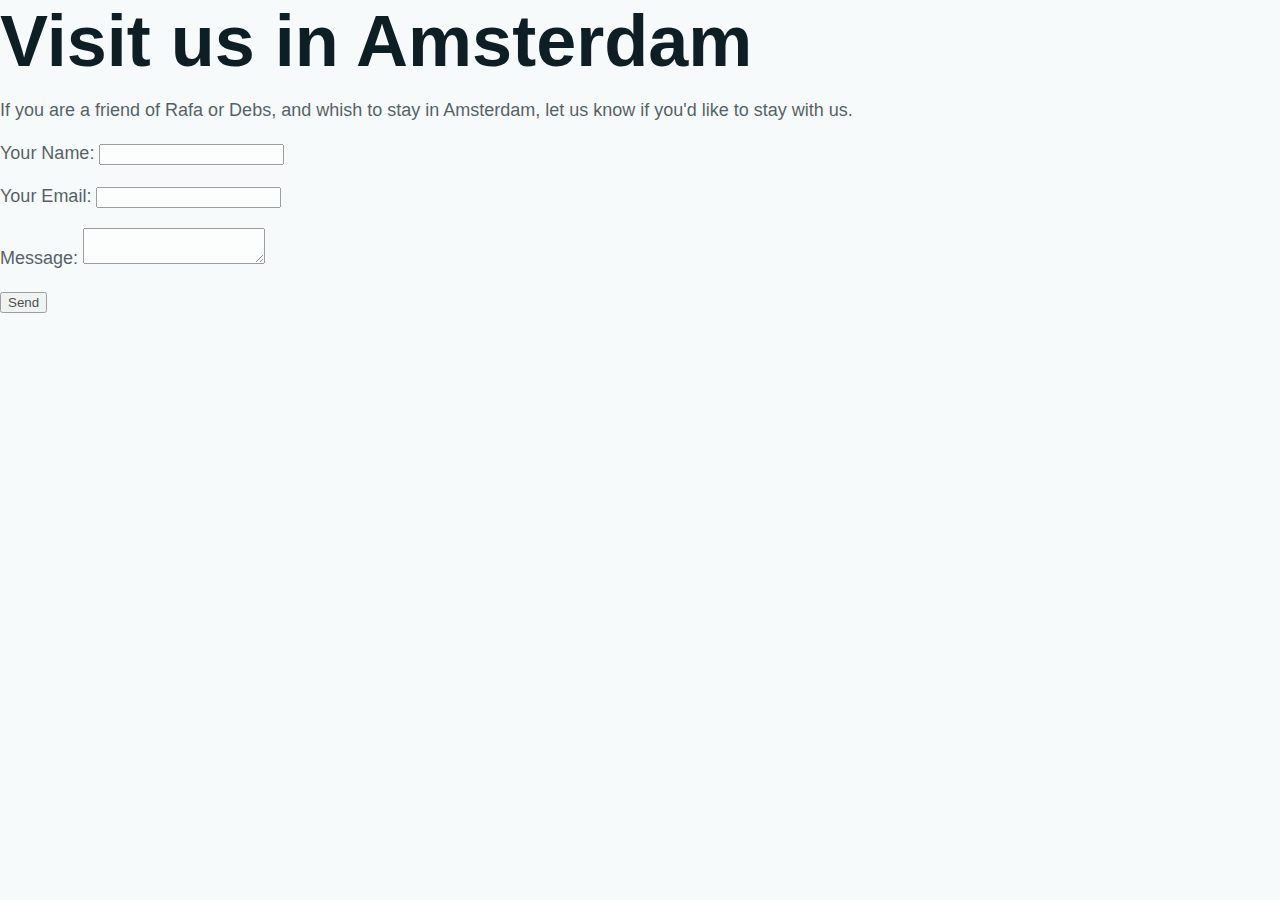
==== index.html @ c8920609 "Hello Dutch World" ====
<!doctype html>
<html class="no-js" lang="en">
  <head>
    <meta charset="utf-8" />
    <title>🇳🇱 Visit Rafa & Debs in Amsterdam</title>
    <meta name="description" content="Schedule a stay in our apartment">
    <meta name="author" content="Rafael Conde">
    <meta name="viewport" content="initial-scale=1.0" />
    <link rel="stylesheet" href="styles.css"/>
  </head>
  <body>
    <h1>Visit us in Amsterdam</h1>
    <p>
      If you are a friend of Rafa or Debs, and whish to stay in Amsterdam, let us know if you'd like to stay with us.
    </p>
    <form name="test" method="POST" data-netlify="true">
      <p>
        <label>Your Name: <input type="text" name="name" /></label>
      </p>
      <p>
        <label>Your Email: <input type="email" name="email" /></label>
      </p>
      <p>
        <label>Message: <textarea name="message"></textarea></label>
      </p>
      <p>
        <button type="submit">Send</button>
      </p>
    </form>
  </body>
</html>
---- styles.css ----
body {
  font-family: -apple-system, BlinkMacSystemFont, "Segoe UI", Roboto, Helvetica,
    Arial, sans-serif, "Apple Color Emoji", "Segoe UI Emoji", "Segoe UI Symbol";
  color: #0e1e25;
  font-size: 18px;
  margin: 0;
  background: #f7fafb;
}

h1 {
  font-size: 72px;
  font-weight: 800;
  margin: 0;
}

h2 {
  font-size: 52px;
  font-weight: bold;
  margin: 0;

  @media (max-width: 520px) {
    font-size: 42px;
  }
}

h3 {
  font-size: 36px;
  margin: 0;

  @media (max-width: 520px) {
    font-size: 28px;
  }
}

h4 {
  font-weight: 600;
  margin: 0 0 4px 0;
}

p {
  margin-top: 16px;
  opacity: 0.7;
  line-height: 1.4em;
}

p a {
  display: inline-block;
  color: inherit;
  text-decoration: none;
  border-bottom: 2px solid rgba(0, 179, 229, 0.3);

  &:hover {
    border-color: rgba(0, 179, 229, 1);
  }
}
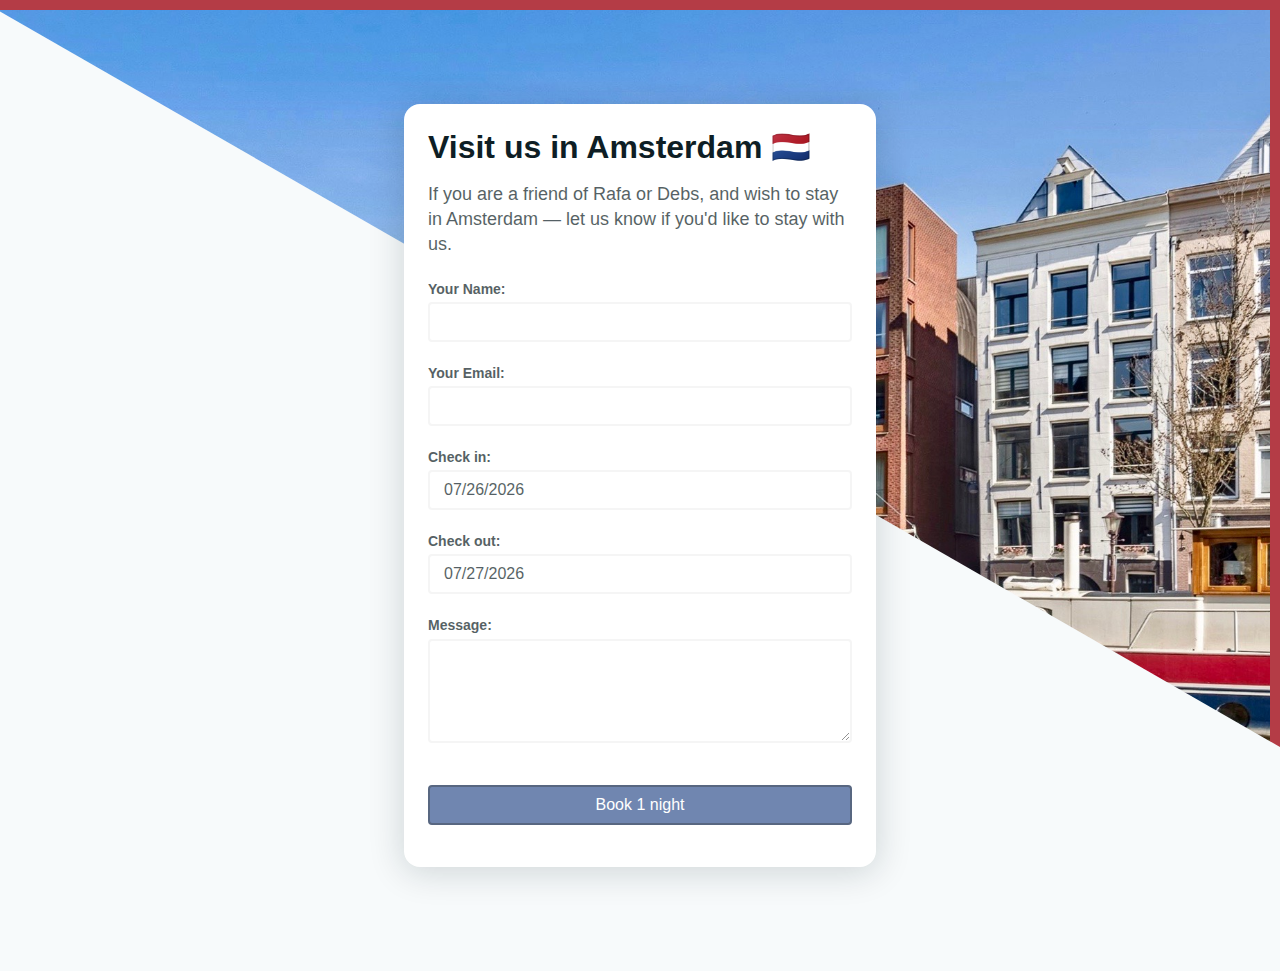
==== commit 2114dd1d: "First version" ====
--- a/index.html
+++ b/index.html
@@ -7,25 +7,71 @@
     <meta name="author" content="Rafael Conde">
     <meta name="viewport" content="initial-scale=1.0" />
     <link rel="stylesheet" href="styles.css"/>
+    <script src="utils/SalsaCalendar.min.js"></script>
+    <link rel="stylesheet" href="utils/SalsaCalendar.min.css">
   </head>
   <body>
-    <h1>Visit us in Amsterdam</h1>
-    <p>
-      If you are a friend of Rafa or Debs, and whish to stay in Amsterdam, let us know if you'd like to stay with us.
-    </p>
-    <form name="test" method="POST" data-netlify="true">
-      <p>
-        <label>Your Name: <input type="text" name="name" /></label>
-      </p>
-      <p>
-        <label>Your Email: <input type="email" name="email" /></label>
-      </p>
-      <p>
-        <label>Message: <textarea name="message"></textarea></label>
-      </p>
-      <p>
-        <button type="submit">Send</button>
-      </p>
-    </form>
+    <div class="clip">
+    </div>
+
+    <div class="card">
+      <div class="header">
+        <h1>Visit us in Amsterdam 🇳🇱</h1>
+        <p>
+          If you are a friend of Rafa or Debs, and wish to stay in Amsterdam — let us know if you'd like to stay with us.
+        </p>
+      </div>
+      <form name="test" method="POST" data-netlify="true">
+        <p><label>Your Name: <input type="text" name="name" /></label></p>
+        <p><label>Your Email: <input type="email" name="email" /></label></p>
+        <p><label>Check in: <input type="text" id="checkin" class="salsa-calendar-input" autocomplete="off" name="arrival" value="" /></label></p>
+        <p><label>Check out: <input type="text" id="checkout" class="salsa-calendar-input" autocomplete="off" name="departure" value="" /></label></p>
+        <p><label>Message: <textarea name="message"></textarea></label></p>
+        <p><button type="submit">
+          Book
+          <span id="nights-no">
+            <span class="counter"></span>
+            <span class="singular" style="display:none;">night</span>
+            <span class="plural" style="display:none;">nights</span>
+          </span>
+        </button></p>
+      </form>
+    </div>
+
+    <script>
+      var calendar_from = new SalsaCalendar({
+        inputId: 'checkin',
+        lang: 'en',
+        range: {
+            min: 'today'
+        },
+        calendarPosition: 'top',
+        fixed: false,
+        connectCalendar: true
+      });
+
+      var calendar_to = new SalsaCalendar({
+        inputId: 'checkout',
+        lang: 'en',
+        range: {
+          min: 'today'
+        },
+        calendarPosition: 'top',
+        fixed: false
+      });
+
+      new SalsaCalendar.Connector({
+        from: calendar_from,
+        to: calendar_to,
+        maximumInterval: 16,
+        minimumInterval: 1
+      });
+
+      new SalsaCalendar.NightsCalculator({
+        from: calendar_from,
+        to: calendar_to,
+        nightsNo: 'nights-no'
+      });
+    </script>
   </body>
 </html>
--- a/styles.css
+++ b/styles.css
@@ -8,33 +8,9 @@
 }
 
 h1 {
-  font-size: 72px;
+  font-size: 32px;
   font-weight: 800;
   margin: 0;
-}
-
-h2 {
-  font-size: 52px;
-  font-weight: bold;
-  margin: 0;
-
-  @media (max-width: 520px) {
-    font-size: 42px;
-  }
-}
-
-h3 {
-  font-size: 36px;
-  margin: 0;
-
-  @media (max-width: 520px) {
-    font-size: 28px;
-  }
-}
-
-h4 {
-  font-weight: 600;
-  margin: 0 0 4px 0;
 }
 
 p {
@@ -53,3 +29,103 @@
     border-color: rgba(0, 179, 229, 1);
   }
 }
+
+.card {
+  display: block;
+  position: relative;
+  z-index: 99;
+  padding: 24px;
+  margin: auto;
+  margin-top: 104px;
+  margin-bottom: 104px;
+  width: 80%;
+  max-width: 424px;
+  background: #fff;
+  border-radius: 16px;
+  box-shadow: 0px 4px 34px 2px rgba(14, 30, 37, 0.16);
+}
+
+input,
+select,
+textarea {
+  -webkit-appearance: none;
+  -moz-appearance: none;
+  background: none;
+  border: 2px solid #f1f1f1;
+  border-radius: 4px;
+  box-shadow: none;
+  box-sizing: border-box;
+  color: #0e1e25;
+  display: block;
+  font-family: -apple-system, BlinkMacSystemFont, "Segoe UI", Roboto, Helvetica,
+    Arial, sans-serif, "Apple Color Emoji", "Segoe UI Emoji", "Segoe UI Symbol";
+  font-size: 16px;
+  font-weight: 500;
+  height: 40px;
+  line-height: 24px;
+  margin: 0;
+  padding: 6px 14px;
+  width: 100%;
+}
+
+label {
+  font-family: -apple-system, BlinkMacSystemFont, "Segoe UI", Roboto, Helvetica,
+    Arial, sans-serif, "Apple Color Emoji", "Segoe UI Emoji", "Segoe UI Symbol";
+  font-size: 14px;
+  font-weight: 600;
+}
+
+button {
+  margin-top: 24px;
+  background-color: #35548f;
+  height: 40px;
+  width: 100%;
+  border: 2px solid #12274d;
+  color: #fff;
+  font-size: 16px;
+  font-weight: 500;
+  border-radius: 4px;
+  box-sizing: border-box;
+  display: inline-block;
+  line-height: 24px;
+  transition: background-color ease-out 0.15s;
+}
+
+button:hover,
+button:focus {
+  cursor: pointer;
+  background-color: #12274d;
+}
+
+textarea {
+  height: 104px;
+}
+
+.clip {
+  z-index: 1;
+  position: absolute;
+  top: 0;
+  right: 0;
+  border: 10px solid #b43c46;
+  width: 100vw;
+  height: 90vh;
+  background-color: #f7fafb;
+  background-image: url(picture.jpeg);
+  background-size: cover;
+  -webkit-clip-path: polygon(0 0, 100% 90%, 100% 0);
+  clip-path: polygon(0 0, 100% 90%, 100% 0);
+}
+
+@media (max-width: 450px) {
+  .clip {
+    border-right: none;
+  }
+  .card {
+    margin-top: 40px;
+  }
+}
+
+.header {
+  position: relative;
+  z-index: 3;
+}
--- a/utils/SalsaCalendar.min.css
+++ b/utils/SalsaCalendar.min.css
@@ -0,0 +1 @@
+.inlineBlock,.salsa-calendar{display:inline-block;*display:inline;*zoom:1}.salsa-calendar{position:relative;z-index:99999;min-width:200px;width:auto;max-width:300px;background-color:#fff;color:#333;padding:0;border-color:#ccc;border:1px solid rgba(0,0,0,.2);box-shadow:0 0 5px rgba(0,0,0,.2);margin-top:5px}.salsa-calendar:before{content:"";display:block;position:absolute;background-image:url([data-uri]);background-repeat:no-repeat;background-position:-47px 0;top:-16px;left:10px;width:25px;height:16px}.salsa-calendar.sc-left,.salsa-calendar.sc-right{top:0;margin-top:-2px}.salsa-calendar.sc-left:before,.salsa-calendar.sc-right:before{top:0;width:16px;height:25px}.salsa-calendar.sc-right{margin-left:17px}.salsa-calendar.sc-right:before{left:-16px;background-position:0 -47px}.salsa-calendar.sc-left{margin-left:-17px}.salsa-calendar.sc-left:before{left:auto;right:-16px;background-position:100% -47px}.salsa-calendar table{width:100%;padding:0;border:0;border-collapse:collapse;margin:0}.salsa-calendar td,.salsa-calendar th{width:30px;height:30px;font:12px/30px Helvetica Neue,Helvetica,Arial,sans-serif;text-align:center;padding:0;border:0;margin:0}.salsa-calendar td a,.salsa-calendar th a{color:#333;text-decoration:none}.salsa-calendar td a:hover,.salsa-calendar th a:hover{text-decoration:none}.salsa-calendar thead th{font-weight:700;text-align:center;text-transform:uppercase}.salsa-calendar thead .sc-nav{position:relative;height:30px;border-bottom:1px solid #c7c8c8}.salsa-calendar thead .sc-next,.salsa-calendar thead .sc-prev{position:absolute;top:0}.salsa-calendar thead .sc-prev{left:3px}.salsa-calendar thead .sc-next{right:3px}.salsa-calendar thead .sc-next-month,.salsa-calendar thead .sc-next-year,.salsa-calendar thead .sc-prev-month,.salsa-calendar thead .sc-prev-year{display:inline-block;*display:inline;*zoom:1;width:22px;height:22px;overflow:hidden;background-repeat:no-repeat;background-position:50%;margin-top:5px}.salsa-calendar thead .sc-next-month:hover,.salsa-calendar thead .sc-next-year:hover,.salsa-calendar thead .sc-prev-month:hover,.salsa-calendar thead .sc-prev-year:hover{background-color:#eee}.salsa-calendar thead .sc-next-month span,.salsa-calendar thead .sc-next-year span,.salsa-calendar thead .sc-prev-month span,.salsa-calendar thead .sc-prev-year span{display:none}.salsa-calendar thead .sc-prev-month,.salsa-calendar thead .sc-prev-year{margin-right:0}.salsa-calendar thead .sc-next-month,.salsa-calendar thead .sc-next-year{margin-left:0}.salsa-calendar thead .sc-prev-year{background-image:url([data-uri])}.salsa-calendar thead .sc-next-year{background-image:url([data-uri])}.salsa-calendar thead .sc-prev-month{background-image:url([data-uri])}.salsa-calendar thead .sc-next-month{background-image:url([data-uri])}.salsa-calendar thead .sc-week-day{background:#eee;font-weight:400;border-top:1px solid #fff}.salsa-calendar tbody td{width:30px;height:1%;border:1px solid #ececec}.salsa-calendar tbody td:empty{height:30px}.salsa-calendar tbody td.sc-day:hover{background:#eee;cursor:pointer}.salsa-calendar tbody td.sc-current{background:#999;color:#fff;text-shadow:0 -1px 0 rgba(0,0,0,.25);box-shadow:inset 0 0 10px rgba(0,0,0,.4)}.salsa-calendar tbody td.sc-current:active,.salsa-calendar tbody td.sc-current:hover{background:#999;color:#fff}.salsa-calendar tbody td.sc-disabled{color:#ccc}.salsa-calendar tbody td.sc-disabled:hover{background:#fff;cursor:default}.salsa-calendar.salsa-calendar-two-months{position:relative;min-width:400px;width:auto;max-width:600px}.salsa-calendar.salsa-calendar-two-months:after{content:"";position:absolute;top:0;right:50%;z-index:999999;width:1px;height:100%;background-color:#c7c8c8;border-right:1px solid #c7c8c8}.salsa-calendar.salsa-calendar-two-months table{display:inline-table;width:50%}input.salsa-calendar-error{color:#b00;border-color:#b00}@media screen and (max-width:480px){body.salsa-calendar-opened{overflow:hidden;height:100%}body.salsa-calendar-opened:before{content:"";position:fixed;top:0;right:0;bottom:0;left:0;z-index:99998;width:100%;height:100%;background:rgba(0,0,0,.4)}.salsa-calendar{position:fixed!important;top:50%!important;left:50%!important;margin-top:-136px!important;margin-left:-119px!important}.salsa-calendar:before{display:none}.salsa-calendar.sc-left,.salsa-calendar.sc-right{margin-top:0}.salsa-calendar.sc-left,.salsa-calendar.sc-right{margin-left:0}.salsa-calendar td,.salsa-calendar th{width:34px;height:34px;font-size:13px;line-height:34px}.salsa-calendar thead .sc-nav{height:34px}.salsa-calendar tbody td{width:34px}.salsa-calendar tbody td:empty{height:34px}}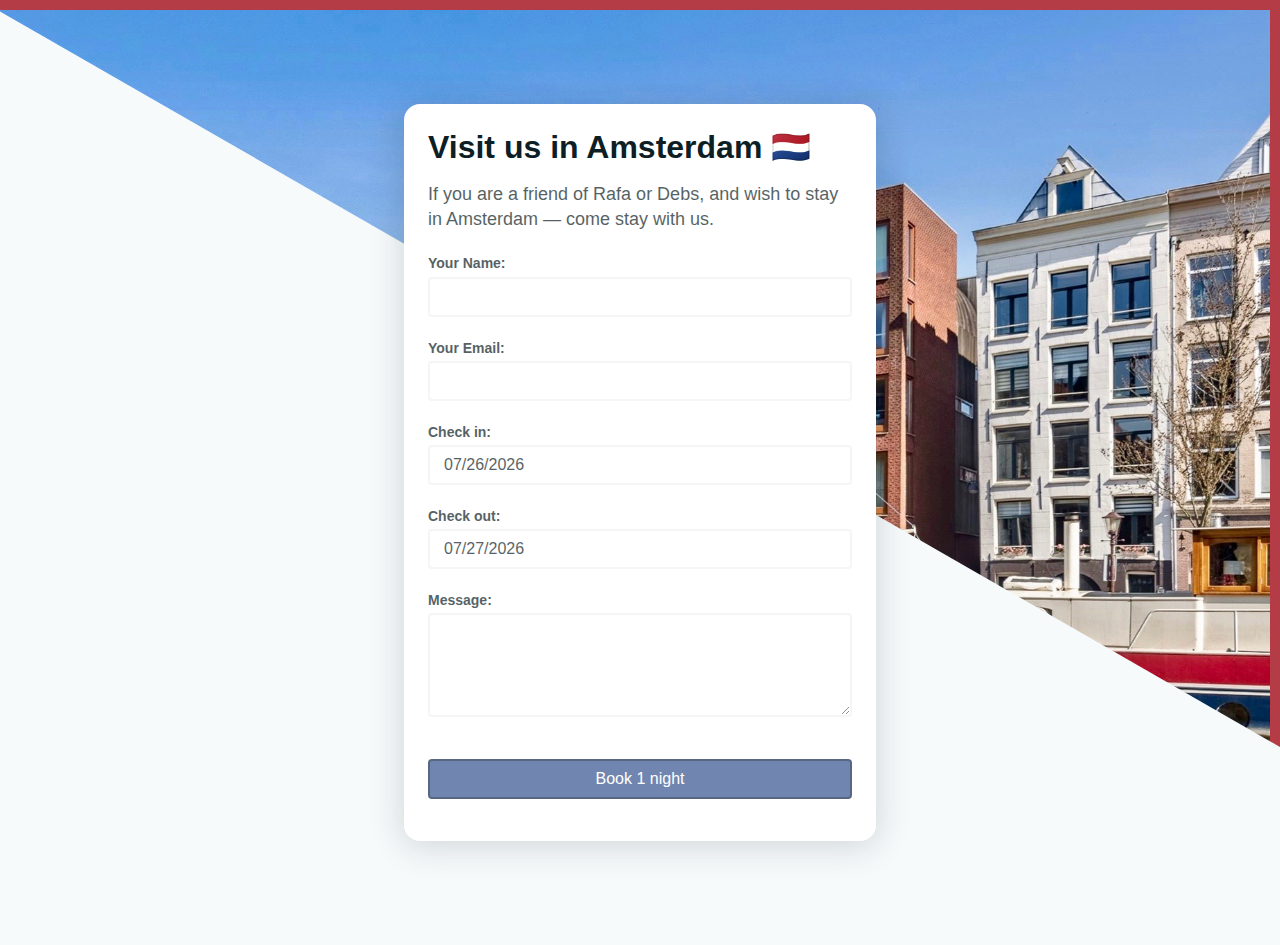
==== commit be224f5a: "Small copy tweak" ====
--- a/index.html
+++ b/index.html
@@ -18,10 +18,10 @@
       <div class="header">
         <h1>Visit us in Amsterdam 🇳🇱</h1>
         <p>
-          If you are a friend of Rafa or Debs, and wish to stay in Amsterdam — let us know if you'd like to stay with us.
+          If you are a friend of Rafa or Debs, and wish to stay in Amsterdam — come stay with us.
         </p>
       </div>
-      <form name="test" method="POST" data-netlify="true">
+      <form name="Bookings" method="POST" data-netlify="true">
         <p><label>Your Name: <input type="text" name="name" /></label></p>
         <p><label>Your Email: <input type="email" name="email" /></label></p>
         <p><label>Check in: <input type="text" id="checkin" class="salsa-calendar-input" autocomplete="off" name="arrival" value="" /></label></p>
